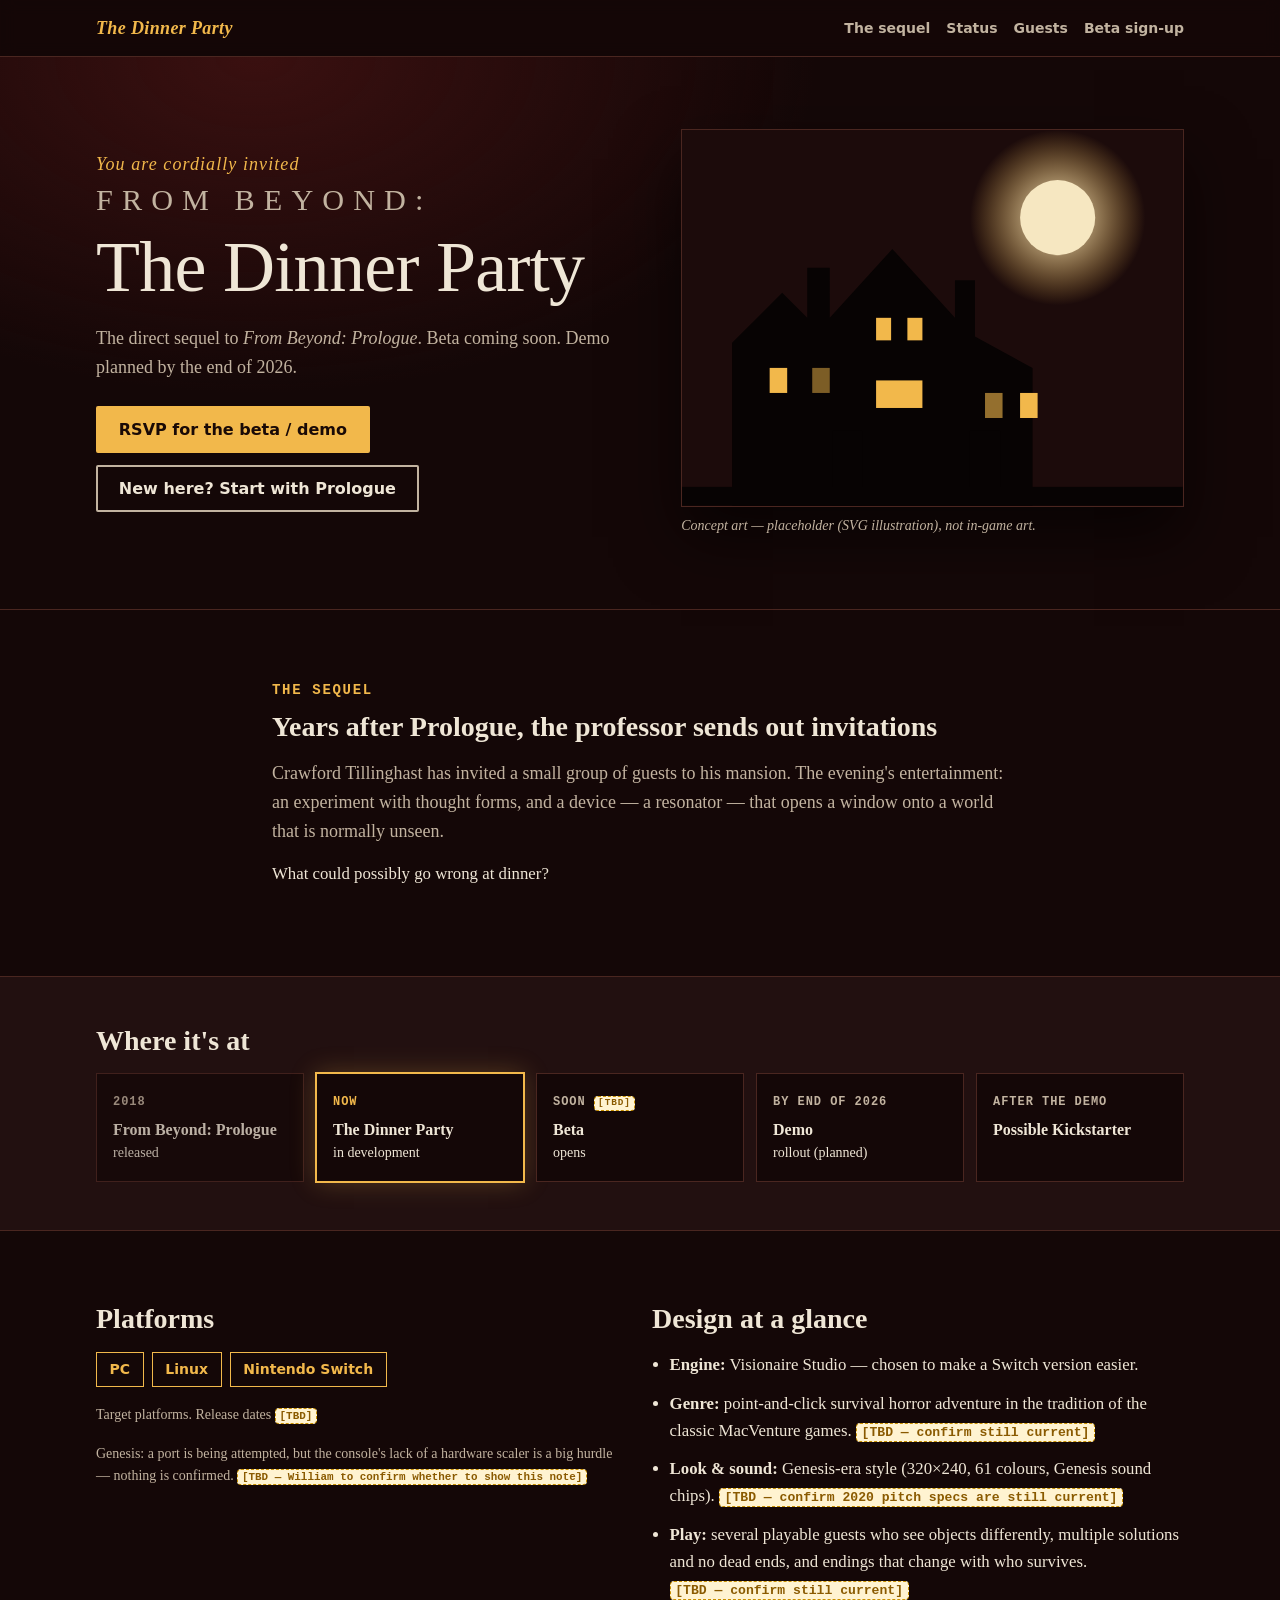
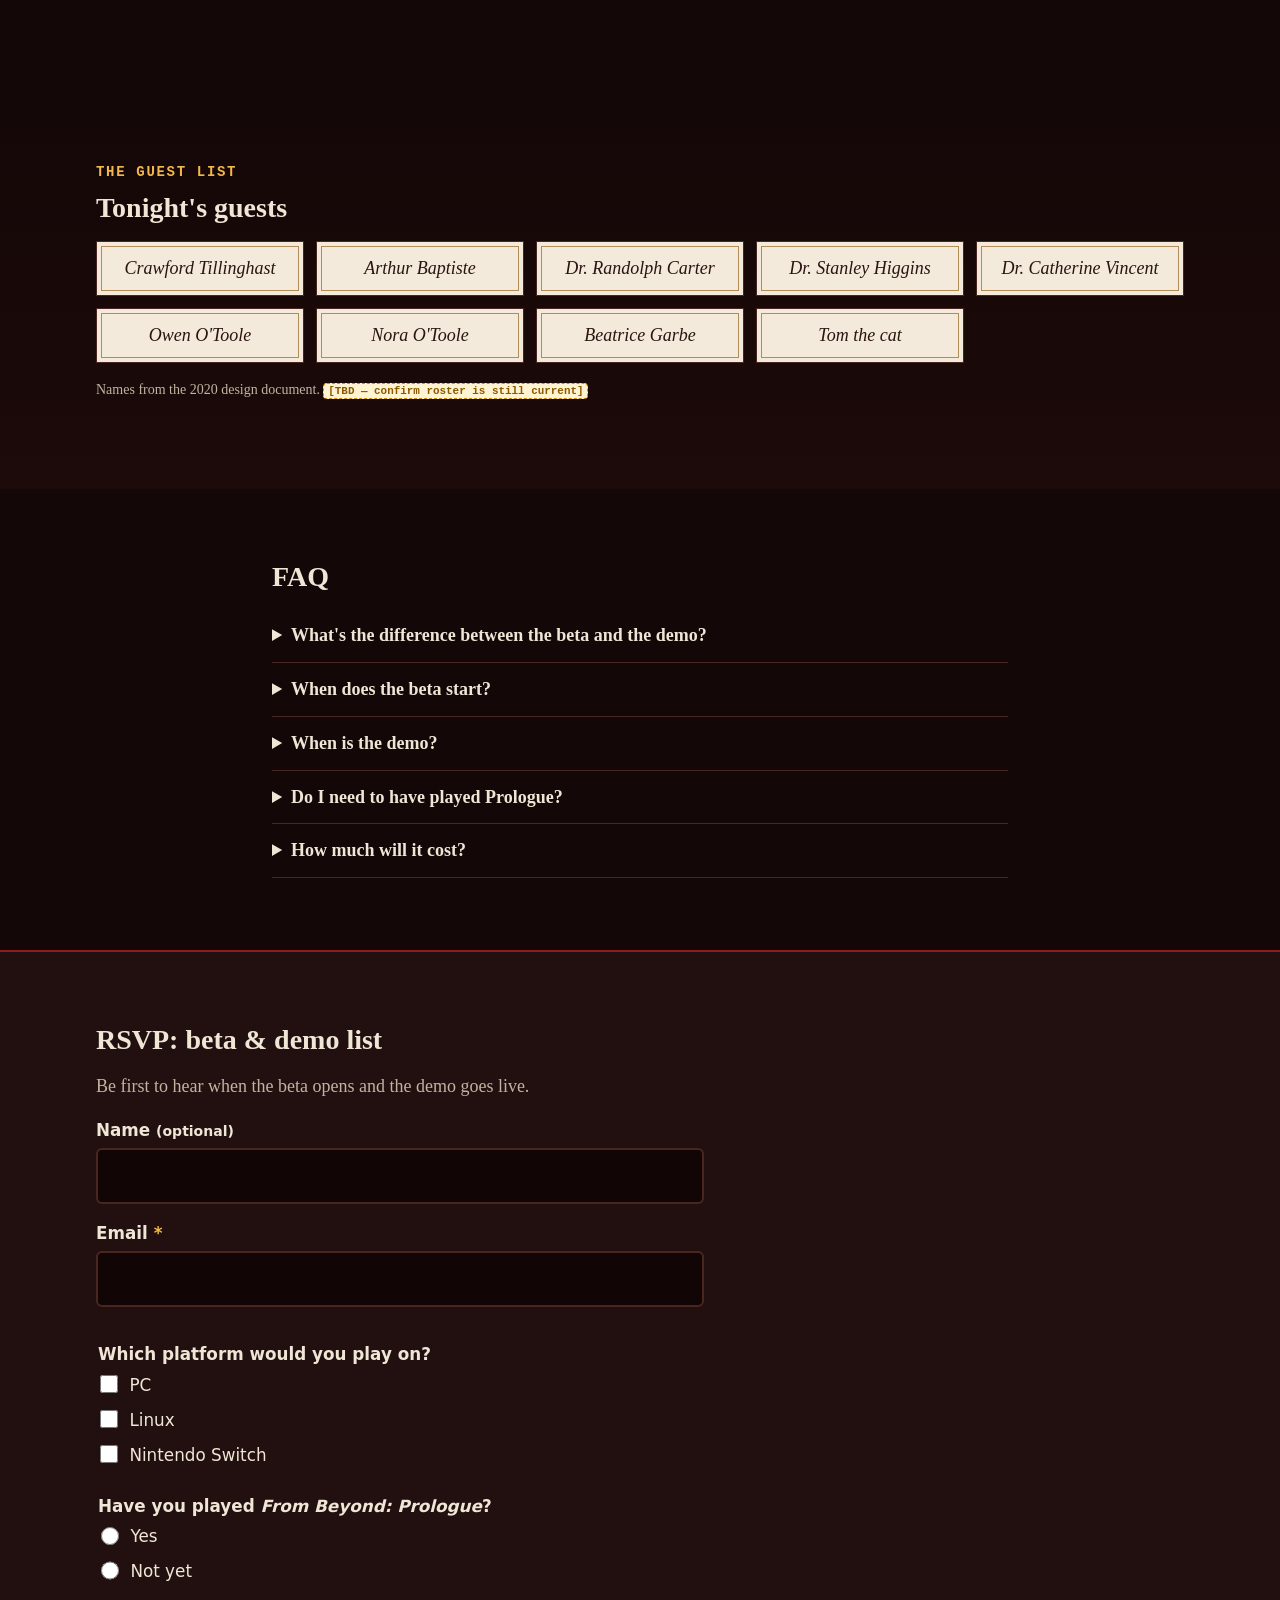
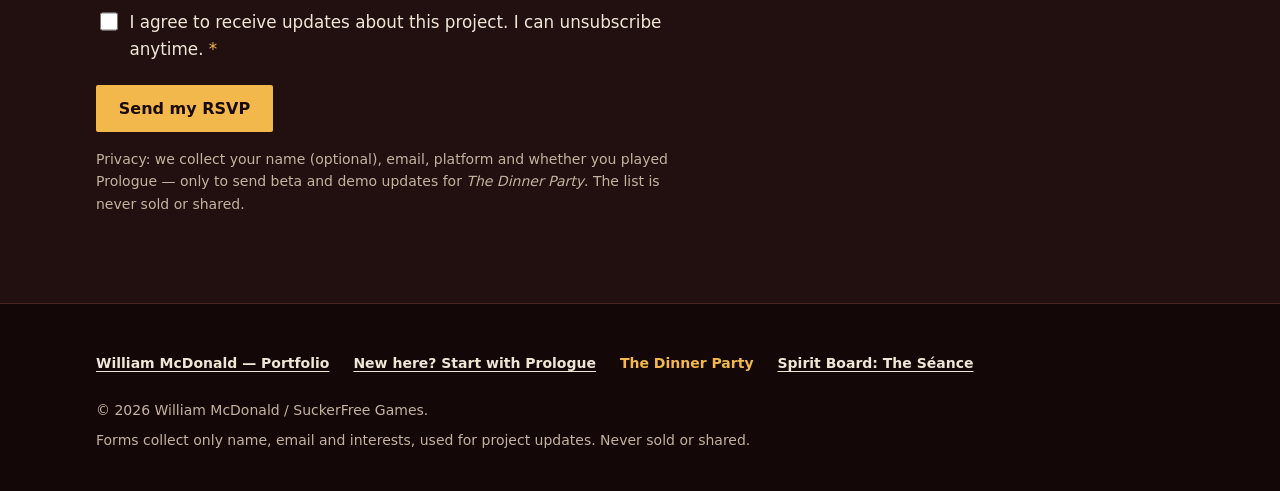
==== sites/dinner-party/index.html @ d7cc836c "Add portfolio + 3 promo sites (static, shared design system) - sites/portfolio: morphable résumé (Al" ====
<!doctype html>
<html lang="en">
<head>
<meta charset="utf-8">
<meta name="viewport" content="width=device-width, initial-scale=1">
<title>From Beyond: The Dinner Party — Beta &amp; Demo Sign-up | SuckerFree Games</title>
<meta name="description" content="From Beyond: The Dinner Party is the direct sequel to From Beyond: Prologue. Beta coming soon, demo planned by the end of 2026. Sign up for the beta and demo.">
<meta property="og:type" content="website">
<meta property="og:title" content="From Beyond: The Dinner Party — the sequel to Prologue">
<meta property="og:description" content="You are cordially invited. Beta soon, demo planned by the end of 2026 — sign up.">
<meta property="og:image" content="../shared/img/prologue-header.jpg">
<meta name="theme-color" content="#140707">
<link rel="icon" href="data:image/svg+xml,%3Csvg xmlns='http://www.w3.org/2000/svg' viewBox='0 0 32 32'%3E%3Crect width='32' height='32' fill='%23140707'/%3E%3Cpath d='M16 5c3 4 3 7 0 9-3-2-3-5 0-9z' fill='%23f2b84b'/%3E%3Crect x='14' y='14' width='4' height='13' fill='%23e8dcc6'/%3E%3C/svg%3E">
<link rel="stylesheet" href="../shared/base.css">
<link rel="stylesheet" href="site.css">
</head>
<body>
<a class="skip-link" href="#main">Skip to content</a>

<header class="site-header">
  <div class="wrap">
    <a class="brand" href="./">The Dinner Party</a>
    <nav class="site-nav" aria-label="Sections">
      <a href="#sequel" class="nav-optional">The sequel</a>
      <a href="#status">Status</a>
      <a href="#guests" class="nav-optional">Guests</a>
      <a href="#signup">Beta sign-up</a>
    </nav>
  </div>
</header>

<main id="main">
  <section class="hero">
    <div class="wrap hero-grid">
      <div class="hero-copy">
        <p class="invite">You are cordially invited</p>
        <h1><span class="h1-pre">From Beyond:</span> The Dinner Party</h1>
        <p class="lede">The direct sequel to <em>From Beyond: Prologue</em>. Beta coming soon. Demo planned by the end of 2026.</p>
        <div class="btn-row">
          <a class="btn" href="#signup">RSVP for the beta / demo</a>
          <a class="btn btn--ghost" href="../prologue-cartridges/">New here? Start with Prologue</a>
        </div>
      </div>
      <figure class="hero-art">
        <svg viewBox="0 0 400 300" role="img" aria-labelledby="mansion-t">
          <title id="mansion-t">Illustration of a dark mansion with lit windows under a full moon (placeholder concept art)</title>
          <defs>
            <radialGradient id="moon" cx="50%" cy="50%" r="50%"><stop offset="0" stop-color="#fff4d6"/><stop offset="1" stop-color="#f2b84b" stop-opacity="0"/></radialGradient>
          </defs>
          <rect width="400" height="300" fill="#1c0b0b"/>
          <circle cx="300" cy="70" r="70" fill="url(#moon)"/>
          <circle cx="300" cy="70" r="30" fill="#f6e7c1"/>
          <path d="M40 300V170l40-40 20 20V110h18v40l50-55 50 55V120h16v45l46 25v110z" fill="#070303"/>
          <path d="M120 300v-60h24v60zM230 300v-60h24v60z" fill="#070303"/>
          <g fill="#f2b84b">
            <rect x="70" y="190" width="14" height="20"/><rect x="104" y="190" width="14" height="20" opacity=".5"/>
            <rect x="155" y="150" width="12" height="18"/><rect x="180" y="150" width="12" height="18"/>
            <rect x="155" y="200" width="37" height="22"/>
            <rect x="242" y="210" width="14" height="20" opacity=".6"/><rect x="270" y="210" width="14" height="20"/>
          </g>
          <rect y="285" width="400" height="15" fill="#070303"/>
        </svg>
        <figcaption class="placeholder-note">Concept art — placeholder (SVG illustration), not in-game art.</figcaption>
      </figure>
    </div>
  </section>

  <section class="section" id="sequel">
    <div class="wrap narrow">
      <p class="eyebrow">The sequel</p>
      <h2>Years after Prologue, the professor sends out invitations</h2>
      <p class="lede">Crawford Tillinghast has invited a small group of guests to his mansion. The evening's entertainment: an experiment with thought forms, and a device — a resonator — that opens a window onto a world that is normally unseen.</p>
      <p>What could possibly go wrong at dinner?</p>
    </div>
  </section>

  <section class="section section--tight status-band" id="status">
    <div class="wrap">
      <h2>Where it's at</h2>
      <ol class="steps">
        <li class="done"><span class="step-when">2018</span><strong>From Beyond: Prologue</strong> released</li>
        <li class="now"><span class="step-when">Now</span><strong>The Dinner Party</strong> in development</li>
        <li><span class="step-when">Soon <span class="tbd">[TBD]</span></span><strong>Beta</strong> opens</li>
        <li><span class="step-when">By end of 2026</span><strong>Demo</strong> rollout (planned)</li>
        <li><span class="step-when">After the demo</span><strong>Possible Kickstarter</strong></li>
      </ol>
    </div>
  </section>

  <section class="section" id="platforms">
    <div class="wrap grid grid--2">
      <div>
        <h2>Platforms</h2>
        <ul class="plat">
          <li>PC</li><li>Linux</li><li>Nintendo Switch</li>
        </ul>
        <p class="small muted">Target platforms. Release dates <span class="tbd">[TBD]</span></p>
        <p class="small muted">Genesis: a port is being attempted, but the console's lack of a hardware scaler is a big hurdle — nothing is confirmed. <span class="tbd">[TBD — William to confirm whether to show this note]</span></p>
      </div>
      <div>
        <h2>Design at a glance</h2>
        <ul class="glance">
          <li><strong>Engine:</strong> Visionaire Studio — chosen to make a Switch version easier.</li>
          <li><strong>Genre:</strong> point-and-click survival horror adventure in the tradition of the classic MacVenture games. <span class="tbd">[TBD — confirm still current]</span></li>
          <li><strong>Look &amp; sound:</strong> Genesis-era style (320×240, 61 colours, Genesis sound chips). <span class="tbd">[TBD — confirm 2020 pitch specs are still current]</span></li>
          <li><strong>Play:</strong> several playable guests who see objects differently, multiple solutions and no dead ends, and endings that change with who survives. <span class="tbd">[TBD — confirm still current]</span></li>
        </ul>
      </div>
    </div>
  </section>

  <section class="section guests-band" id="guests">
    <div class="wrap">
      <p class="eyebrow">The guest list</p>
      <h2>Tonight's guests</h2>
      <ul class="guests">
        <li>Crawford Tillinghast</li>
        <li>Arthur Baptiste</li>
        <li>Dr. Randolph Carter</li>
        <li>Dr. Stanley Higgins</li>
        <li>Dr. Catherine Vincent</li>
        <li>Owen O'Toole</li>
        <li>Nora O'Toole</li>
        <li>Beatrice Garbe</li>
        <li>Tom the cat</li>
      </ul>
      <p class="small muted">Names from the 2020 design document. <span class="tbd">[TBD — confirm roster is still current]</span></p>
    </div>
  </section>

  <section class="section" id="faq">
    <div class="wrap faq narrow">
      <h2>FAQ</h2>
      <details><summary>What's the difference between the beta and the demo?</summary><p>The <strong>beta</strong> is an early test build for a smaller group of players, to find bugs and give feedback before things are final. The <strong>demo</strong> is a free, public slice of the game that anyone can play to try it out.</p></details>
      <details><summary>When does the beta start?</summary><p>Soon — the exact date is to be announced. Sign up below and you'll be told first.</p></details>
      <details><summary>When is the demo?</summary><p>The demo is planned for release by the end of 2026.</p></details>
      <details><summary>Do I need to have played Prologue?</summary><p>It's a direct sequel, so Prologue sets the scene — but you can sign up either way. <a href="../prologue-cartridges/">Learn about Prologue</a>.</p></details>
      <details><summary>How much will it cost?</summary><p>To be announced.</p></details>
    </div>
  </section>

  <section class="section signup-band" id="signup">
    <div class="wrap">
      <h2>RSVP: beta &amp; demo list</h2>
      <p class="lede">Be first to hear when the beta opens and the demo goes live.</p>
      <form class="signup" name="dinner-party-beta" data-list="dinner-party-beta" method="POST" data-netlify="true" netlify-honeypot="bot-field" data-success="Your RSVP is in. We'll email you when the beta and demo are ready.">
        <input type="hidden" name="form-name" value="dinner-party-beta">
        <input type="hidden" name="list" value="dinner-party-beta">
        <p class="hp"><label>Leave this empty <input name="bot-field" tabindex="-1" autocomplete="off"></label></p>
        <div class="field"><label for="dp-name">Name <span class="small">(optional)</span></label><input id="dp-name" name="name" type="text" autocomplete="name"></div>
        <div class="field"><label for="dp-email">Email <span class="req" aria-hidden="true">*</span></label><input id="dp-email" name="email" type="email" autocomplete="email" required aria-describedby="dp-email-err"><div class="err" id="dp-email-err"></div></div>
        <fieldset><legend>Which platform would you play on?</legend>
          <label class="check"><input type="checkbox" name="platform" value="PC"> PC</label>
          <label class="check"><input type="checkbox" name="platform" value="Linux"> Linux</label>
          <label class="check"><input type="checkbox" name="platform" value="Switch"> Nintendo Switch</label>
        </fieldset>
        <fieldset><legend>Have you played <em>From Beyond: Prologue</em>?</legend>
          <label class="check"><input type="radio" name="played_prologue" value="yes"> Yes</label>
          <label class="check"><input type="radio" name="played_prologue" value="no"> Not yet</label>
        </fieldset>
        <label class="check"><input type="checkbox" name="consent" value="yes" required aria-describedby="dp-consent-err"> <span>I agree to receive updates about this project. I can unsubscribe anytime. <span class="req" aria-hidden="true">*</span></span></label>
        <div class="err" id="dp-consent-err"></div>
        <button class="btn" type="submit">Send my RSVP</button>
        <div class="form-status" role="status" aria-live="polite" tabindex="-1"></div>
        <p class="privacy">Privacy: we collect your name (optional), email, platform and whether you played Prologue — only to send beta and demo updates for <em>The Dinner Party</em>. The list is never sold or shared.</p>
      </form>
    </div>
  </section>
</main>

<footer class="site-footer">
  <div class="wrap">
    <ul class="crossnav" aria-label="Related sites">
      <li><a href="../portfolio/">William McDonald — Portfolio</a></li>
      <li><a href="../prologue-cartridges/">New here? Start with Prologue</a></li>
      <li><a href="../dinner-party/" aria-current="page">The Dinner Party</a></li>
      <li><a href="../tarot-reader/">Spirit Board: The Séance</a></li>
    </ul>
    <p>© <span data-year>2026</span> William McDonald / SuckerFree Games.</p>
    <p>Forms collect only name, email and interests, used for project updates. Never sold or shared.</p>
  </div>
</footer>

<script src="../shared/config.js"></script>
<script src="../shared/site.js"></script>
</body>
</html>
---- sites/shared/base.css ----
/* ==========================================================================
   Shared design system — used by all 4 sites.
   Each site overrides the colour + font tokens in its own site.css,
   so the sites share structure but do not look like clones.
   ========================================================================== */

:root {
  /* spacing scale */
  --s-1: .25rem; --s-2: .5rem; --s-3: .75rem; --s-4: 1rem; --s-5: 1.5rem;
  --s-6: 2rem; --s-7: 3rem; --s-8: 4.5rem; --s-9: 6rem;
  /* type scale */
  --t-sm: .875rem; --t-base: 1rem; --t-md: 1.125rem; --t-lg: 1.375rem;
  --t-xl: 1.75rem; --t-2xl: clamp(2rem, 6vw, 3.25rem); --t-3xl: clamp(2.4rem, 8vw, 4.5rem);
  --radius: 10px; --radius-sm: 6px;
  --maxw: 72rem;
  /* font stacks (system fonts only: no third-party font requests) */
  --font-sans: system-ui, -apple-system, "Segoe UI", Roboto, "Helvetica Neue", Arial, sans-serif;
  --font-serif: "Iowan Old Style", "Palatino Linotype", Palatino, Georgia, "Times New Roman", serif;
  --font-mono: ui-monospace, "SFMono-Regular", Menlo, Consolas, "Liberation Mono", monospace;

  /* default palette — sites override these */
  --bg: #ffffff; --fg: #1b1d23; --muted: #555b66; --surface: #f4f5f7;
  --border: #d9dce1; --accent: #1f5fbf; --accent-fg: #ffffff; --focus: #ffb000;
  --font-body: var(--font-sans); --font-display: var(--font-sans);
}

*, *::before, *::after { box-sizing: border-box; }
html { -webkit-text-size-adjust: 100%; scroll-behavior: smooth; }
@media (prefers-reduced-motion: reduce) { html { scroll-behavior: auto; } *, *::before, *::after { animation: none !important; transition: none !important; } }
body { margin: 0; background: var(--bg); color: var(--fg); font: var(--t-base)/1.6 var(--font-body); }
img, svg, video, iframe { max-width: 100%; display: block; }
img { height: auto; }
h1, h2, h3, h4 { font-family: var(--font-display); line-height: 1.15; margin: 0 0 var(--s-4); }
h2 { font-size: var(--t-xl); }
h3 { font-size: var(--t-lg); }
p { margin: 0 0 var(--s-4); }
a { color: var(--accent); text-underline-offset: .18em; }
a:hover { text-decoration-thickness: 2px; }
:focus-visible { outline: 3px solid var(--focus); outline-offset: 2px; border-radius: 2px; }
ul { padding-left: 1.2rem; }

.skip-link { position: absolute; left: -999px; top: 0; background: var(--fg); color: var(--bg); padding: var(--s-2) var(--s-4); z-index: 100; }
.skip-link:focus { left: var(--s-2); top: var(--s-2); }
.visually-hidden { position: absolute !important; width: 1px; height: 1px; overflow: hidden; clip: rect(0 0 0 0); white-space: nowrap; }

.wrap { width: 100%; max-width: var(--maxw); margin: 0 auto; padding: 0 16px; }
@media (min-width: 700px) { .wrap { padding: 0 var(--s-6); } }
.section { padding: var(--s-8) 0; }
.section--tight { padding: var(--s-7) 0; }
.lede { font-size: var(--t-md); color: var(--muted); max-width: 46rem; }
.eyebrow { font: 600 var(--t-sm)/1.2 var(--font-mono); letter-spacing: .12em; text-transform: uppercase; color: var(--accent); margin-bottom: var(--s-3); }
.muted { color: var(--muted); }
.small { font-size: var(--t-sm); }

.grid { display: grid; gap: var(--s-5); }
@media (min-width: 640px) { .grid--2 { grid-template-columns: repeat(2, 1fr); } .grid--3 { grid-template-columns: repeat(2, 1fr); } }
@media (min-width: 960px) { .grid--3 { grid-template-columns: repeat(3, 1fr); } .grid--4 { grid-template-columns: repeat(4, 1fr); } }
@media (min-width: 640px) and (max-width: 959px) { .grid--4 { grid-template-columns: repeat(2, 1fr); } }

.card { background: var(--surface); border: 1px solid var(--border); border-radius: var(--radius); padding: var(--s-5); }
.card h3 { margin-bottom: var(--s-2); }
.card > :last-child { margin-bottom: 0; }

.btn { display: inline-flex; align-items: center; gap: .5em; padding: .8em 1.3em; border-radius: var(--radius-sm); border: 2px solid var(--accent); background: var(--accent); color: var(--accent-fg); font: 600 var(--t-base)/1.1 var(--font-body); text-decoration: none; cursor: pointer; }
.btn:hover { filter: brightness(1.1); text-decoration: none; }
.btn--ghost { background: transparent; color: var(--accent); }
.btn-row { display: flex; flex-wrap: wrap; gap: var(--s-3); margin-top: var(--s-5); }

.badge { display: inline-block; font: 600 .75rem/1 var(--font-mono); letter-spacing: .06em; text-transform: uppercase; padding: .35em .6em; border-radius: 999px; border: 1px solid currentColor; }

/* Placeholder marker — search the code for "TBD" to find every one */
.tbd { display: inline-block; font: 600 .78em/1.3 var(--font-mono); color: #8a5a00; background: #fff3d1; border: 1px dashed #c99000; border-radius: 4px; padding: 0 .35em; }

.placeholder-note { font-size: var(--t-sm); color: var(--muted); font-style: italic; margin-top: var(--s-2); }

/* ---------- shared form component ---------- */
.signup { max-width: 38rem; }
.signup .field { margin-bottom: var(--s-4); }
.signup label, .signup legend { display: block; font-weight: 600; margin-bottom: var(--s-1); }
.signup input[type="text"], .signup input[type="email"], .signup textarea {
  width: 100%; padding: .75em .9em; font: inherit; color: var(--fg); background: var(--bg);
  border: 2px solid var(--border); border-radius: var(--radius-sm);
}
.signup textarea { min-height: 7rem; resize: vertical; }
.signup input:focus-visible, .signup textarea:focus-visible { outline: 3px solid var(--focus); outline-offset: 1px; border-color: var(--accent); }
.signup fieldset { border: 0; padding: 0; margin: 0 0 var(--s-4); }
.signup .check { display: flex; gap: var(--s-2); align-items: flex-start; font-weight: 400; margin-bottom: var(--s-2); cursor: pointer; }
.signup .check input { width: 1.15rem; height: 1.15rem; margin-top: .2rem; flex: none; accent-color: var(--accent); }
.signup .req { color: var(--accent); }
.signup .hp { display: none; }
.signup .privacy { font-size: var(--t-sm); color: var(--muted); margin-top: var(--s-4); }
.signup .err { color: #d1495b; font-size: var(--t-sm); margin-top: var(--s-1); min-height: 1em; }
.form-status { margin-top: var(--s-4); padding: var(--s-3) var(--s-4); border-radius: var(--radius-sm); display: none; }
.form-status.is-ok { display: block; background: #e3f6e8; color: #14532d; border: 1px solid #63b37a; }
.form-status.is-warn { display: block; background: #fff3d1; color: #5c3d00; border: 1px solid #c99000; }
.form-status.is-err { display: block; background: #fde7ea; color: #7a1020; border: 1px solid #d1495b; }

/* ---------- shared footer + cross-links ---------- */
.site-footer { border-top: 1px solid var(--border); padding: var(--s-7) 0 var(--s-6); font-size: var(--t-sm); color: var(--muted); }
.site-footer a { color: inherit; }
.crossnav { display: flex; flex-wrap: wrap; gap: var(--s-2) var(--s-5); list-style: none; padding: 0; margin: 0 0 var(--s-5); }
.crossnav a { color: var(--fg); font-weight: 600; }
.crossnav [aria-current="page"] { color: var(--accent); text-decoration: none; }
.site-footer p { margin-bottom: var(--s-2); }

/* ---------- shared header ---------- */
.site-header { position: sticky; top: 0; z-index: 50; background: color-mix(in srgb, var(--bg) 88%, transparent); backdrop-filter: blur(8px); border-bottom: 1px solid var(--border); }
.site-header .wrap { display: flex; align-items: center; justify-content: space-between; gap: var(--s-4); min-height: 3.5rem; }
.brand { font: 700 var(--t-md)/1 var(--font-display); color: var(--fg); text-decoration: none; white-space: nowrap; }
.site-nav { display: flex; gap: var(--s-4); flex-wrap: wrap; font-size: var(--t-sm); }
.site-nav a { color: var(--muted); text-decoration: none; font-weight: 600; }
.site-nav a:hover { color: var(--fg); }
@media (max-width: 699px) { .site-nav { gap: var(--s-3); row-gap: 0; justify-content: flex-end; font-size: .8rem; } .site-nav .nav-optional { display: none; } }

/* ---------- video facade (no YouTube request until clicked) ---------- */
.video { position: relative; aspect-ratio: 16 / 9; background: #000; border-radius: var(--radius-sm); overflow: hidden; }
.video iframe { position: absolute; inset: 0; width: 100%; height: 100%; border: 0; }
.video-play { position: absolute; inset: 0; width: 100%; display: grid; place-items: center; gap: var(--s-2); background: radial-gradient(circle at 50% 45%, #333, #000); color: #fff; border: 0; font: 600 var(--t-base) var(--font-body); cursor: pointer; }
.video-play span:first-child { font-size: 2.5rem; line-height: 1; }
.video-play small { opacity: .75; font-weight: 400; }

/* ---------- 404 ---------- */
.notfound { min-height: 70vh; display: grid; place-items: center; text-align: center; }
---- sites/dinner-party/site.css ----
/* The Dinner Party — candlelit gothic: oxblood, bone, brass. Neutral dark horror (Genesis styling not yet confirmed). */
:root {
  --bg: #140707; --fg: #efe6d6; --muted: #c2b3a0; --surface: #221010; --border: #4a2620;
  --accent: #f2b84b; --accent-fg: #1a0a06; --focus: #ffe08a; --blood: #8f1d1d;
  --font-display: var(--font-serif); --font-body: var(--font-serif);
}
body { font-size: 1.05rem; }
.site-header { background: rgba(20, 7, 7, .9); }
.brand { font-family: var(--font-serif); font-style: italic; letter-spacing: .02em; color: var(--accent); }
.site-nav { font-family: var(--font-sans); }

.hero { padding: var(--s-8) 0; background: radial-gradient(50rem 30rem at 20% 0%, #3a1010, transparent 70%), var(--bg); border-bottom: 1px solid var(--border); }
.hero-grid { display: grid; gap: var(--s-6); align-items: center; }
@media (min-width: 900px) { .hero-grid { grid-template-columns: 1.1fr 1fr; } }
.invite { font: italic var(--t-md) var(--font-serif); color: var(--accent); letter-spacing: .06em; margin-bottom: var(--s-2); }
.hero h1 { font-size: var(--t-3xl); font-weight: 400; letter-spacing: -.01em; }
.h1-pre { display: block; font-size: .42em; letter-spacing: .3em; text-transform: uppercase; color: var(--muted); margin-bottom: var(--s-2); }
.hero-art { margin: 0; }
.hero-art svg { width: 100%; border: 1px solid var(--border); box-shadow: 0 30px 60px rgba(0,0,0,.6); }
.btn { font-family: var(--font-sans); border-radius: 2px; }
.btn--ghost { color: var(--fg); border-color: var(--muted); }
.eyebrow { color: var(--accent); }

.narrow { max-width: 50rem; }

.status-band { background: var(--surface); border-top: 1px solid var(--border); border-bottom: 1px solid var(--border); }
.steps { list-style: none; margin: 0; padding: 0; display: grid; gap: var(--s-3); counter-reset: step; }
@media (min-width: 900px) { .steps { grid-template-columns: repeat(5, 1fr); } }
.steps li { position: relative; padding: var(--s-4); border: 1px solid var(--border); background: var(--bg); font-size: var(--t-sm); }
.steps strong { display: block; font-size: var(--t-base); margin-top: var(--s-1); }
.step-when { font: 600 .75rem/1.3 var(--font-mono); text-transform: uppercase; letter-spacing: .08em; color: var(--muted); }
.steps .done { opacity: .75; }
.steps .now { border-color: var(--accent); box-shadow: 0 0 0 1px var(--accent), 0 0 24px rgba(242, 184, 75, .25); }
.steps .now .step-when { color: var(--accent); }

.plat { list-style: none; padding: 0; display: flex; flex-wrap: wrap; gap: var(--s-2); }
.plat li { padding: .4em .9em; border: 1px solid var(--accent); color: var(--accent); font-family: var(--font-sans); font-weight: 600; font-size: var(--t-sm); }
.glance { padding-left: 1.1rem; }
.glance li { margin-bottom: var(--s-3); }

.guests-band { background: linear-gradient(180deg, var(--bg), #1d0a0a); }
.guests { list-style: none; padding: 0; margin: 0 0 var(--s-4); display: grid; gap: var(--s-3); grid-template-columns: repeat(auto-fill, minmax(13rem, 1fr)); }
.guests li { padding: var(--s-4) var(--s-4); text-align: center; border: 1px solid var(--border); background: #f3eadb; color: #2a1410; font: italic var(--t-md) var(--font-serif);
  box-shadow: inset 0 0 0 4px #f3eadb, inset 0 0 0 5px #b08d57; }

.faq details { border-bottom: 1px solid var(--border); padding: var(--s-3) 0; }
.faq summary { cursor: pointer; font-weight: 600; font-size: var(--t-md); }
.faq details p { margin: var(--s-3) 0 0; color: var(--muted); }

.signup-band { background: var(--surface); border-top: 2px solid var(--blood); }
.signup { font-family: var(--font-sans); }
.signup input[type="text"], .signup input[type="email"] { background: #120505; border-color: var(--border); }
.site-footer { font-family: var(--font-sans); }
.tbd { font-family: var(--font-mono); }
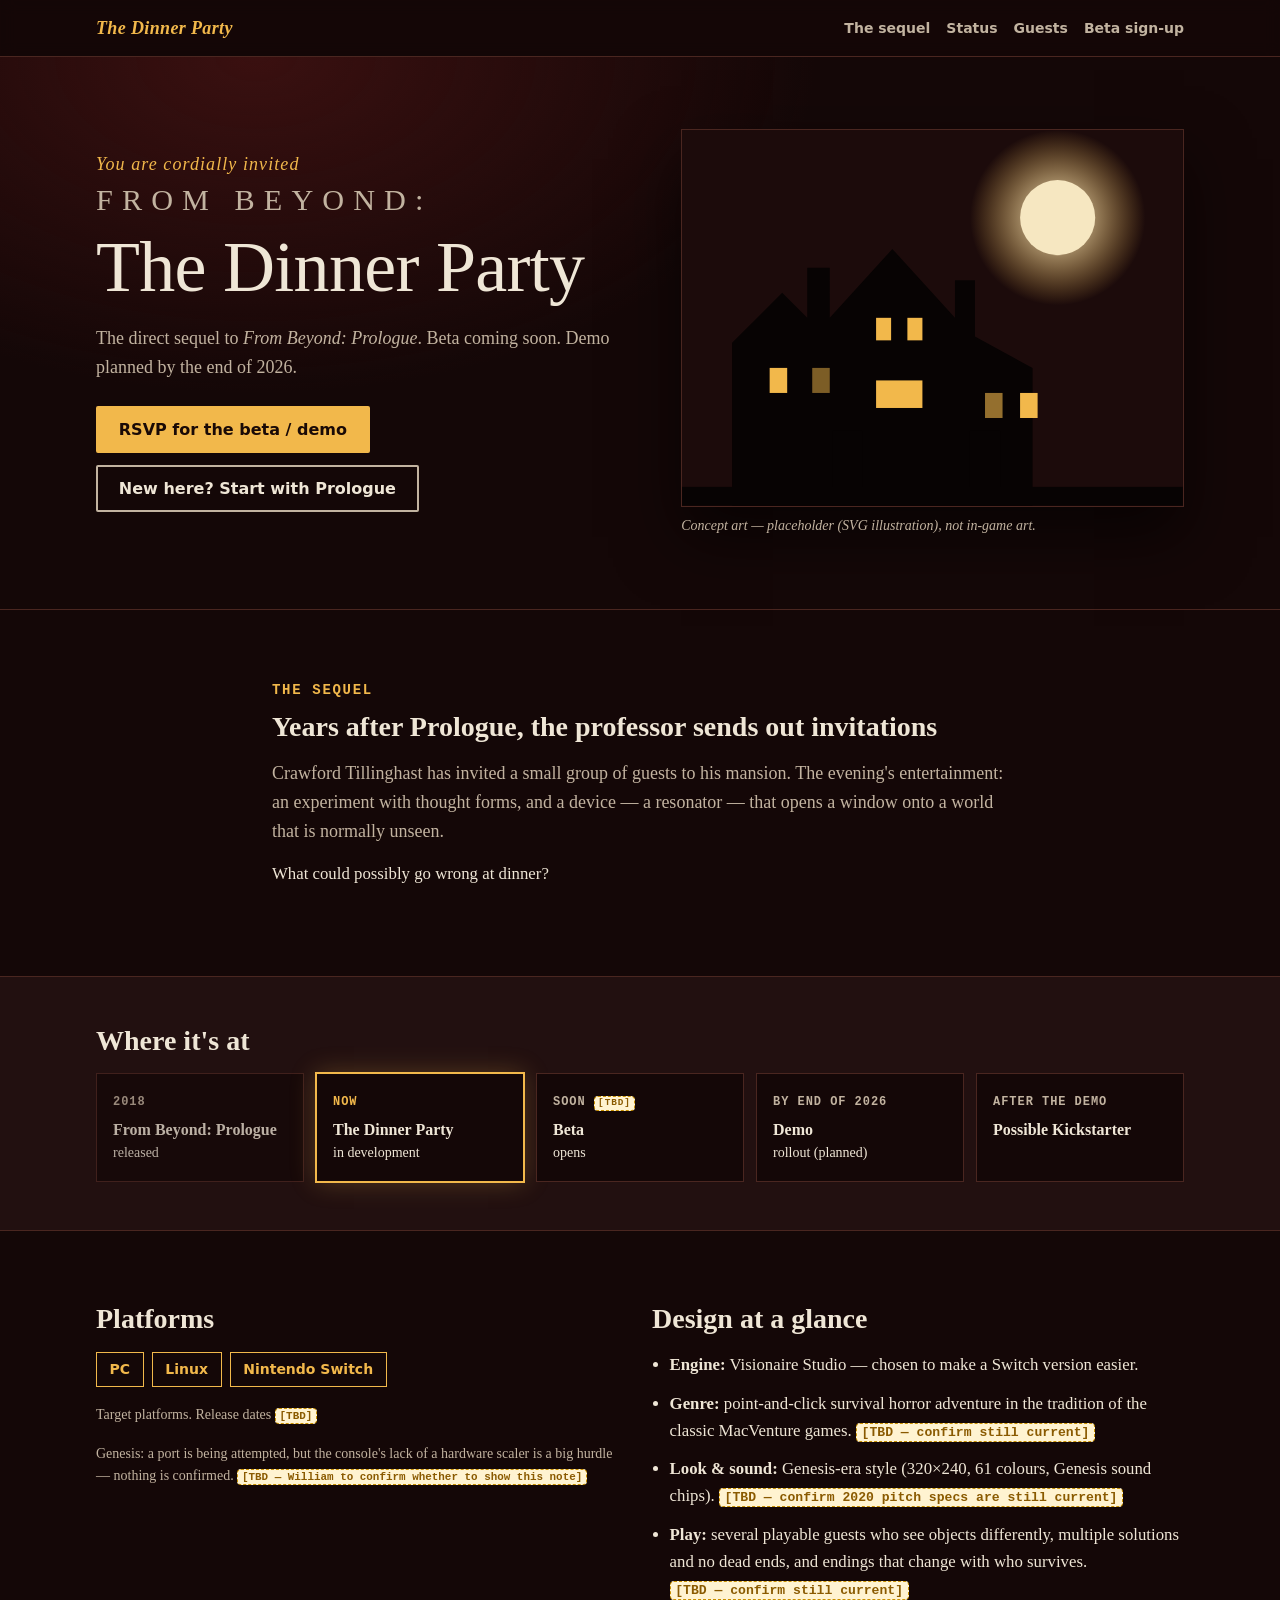
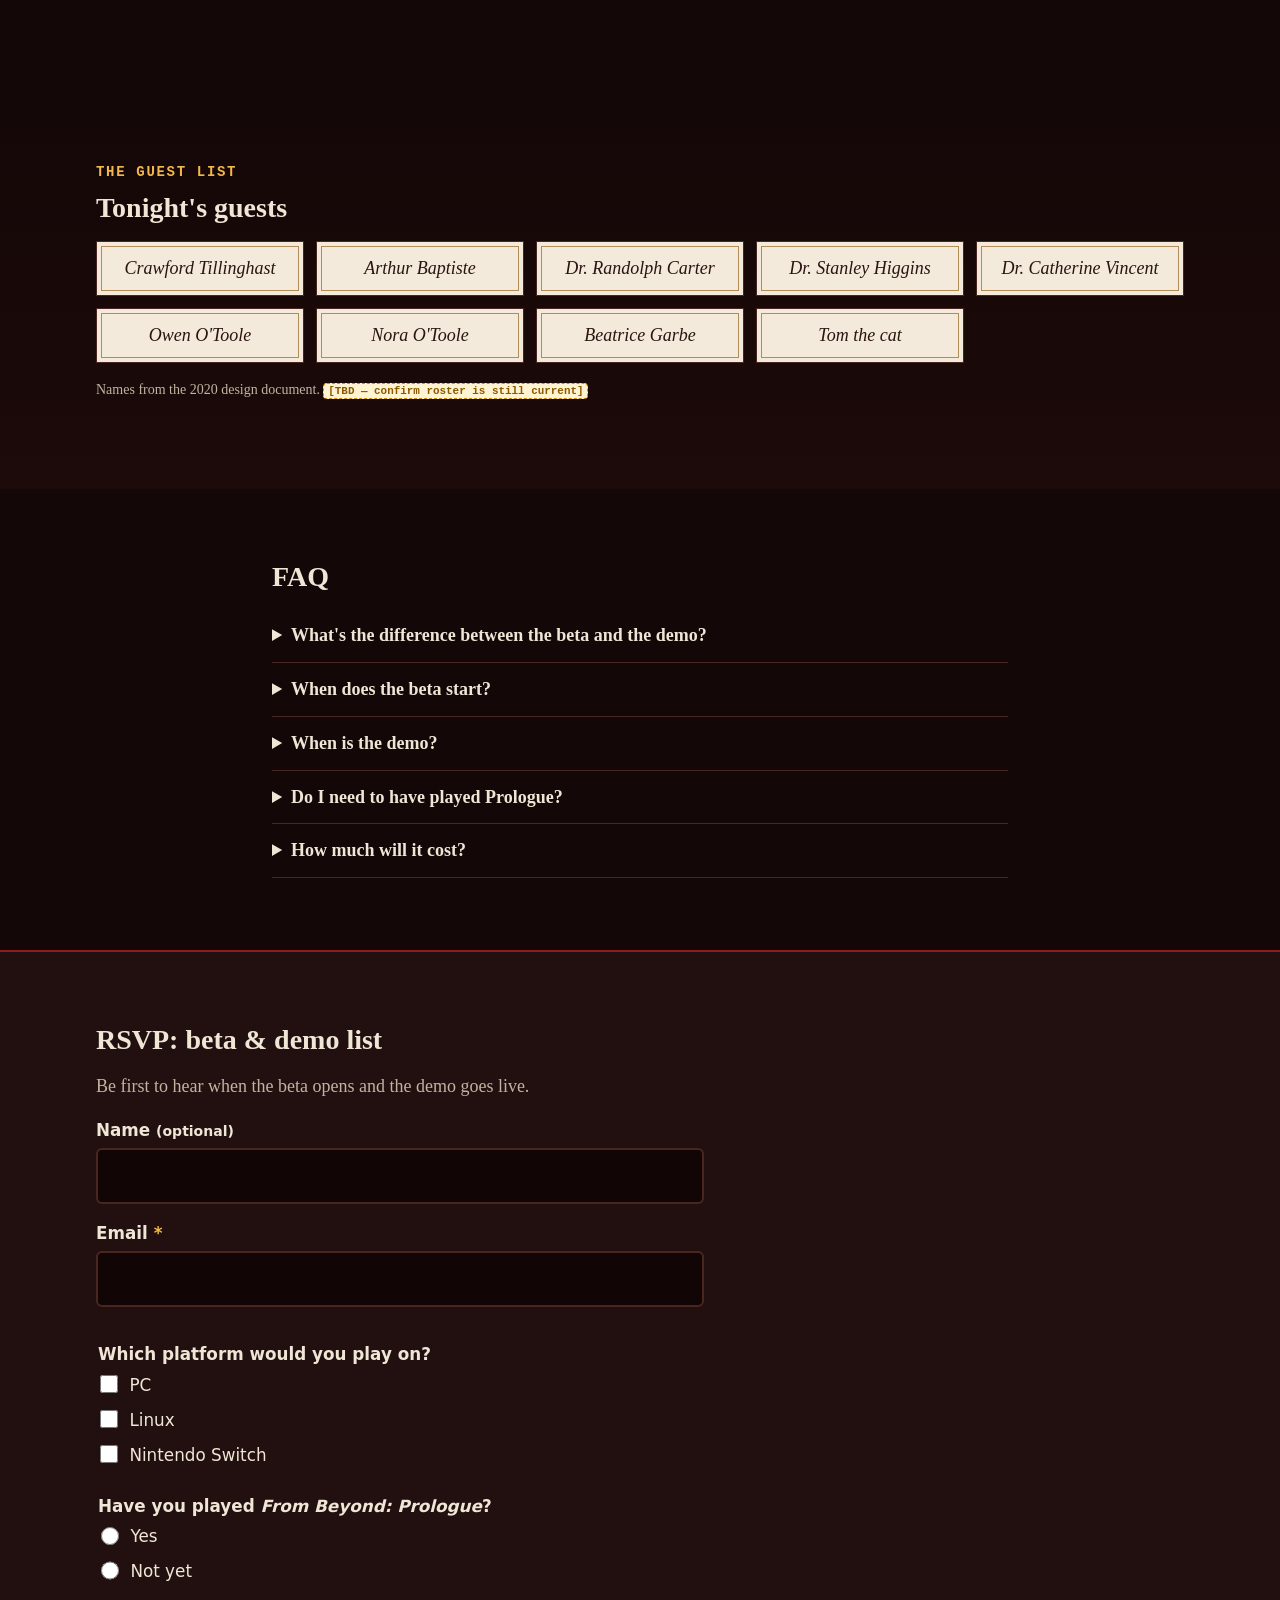
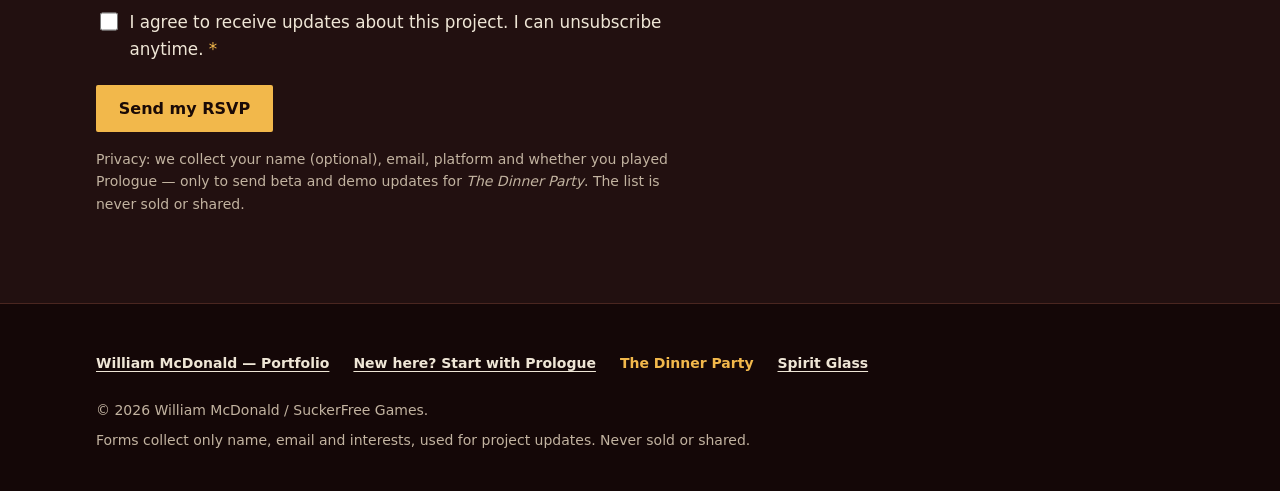
==== commit f0ecb698: "Tarot site: replace Spirit Board: The Séance with Spirit Glass — A Tarot Game - New title/tagline, h" ====
--- a/sites/dinner-party/index.html
+++ b/sites/dinner-party/index.html
@@ -174,7 +174,7 @@
       <li><a href="../portfolio/">William McDonald — Portfolio</a></li>
       <li><a href="../prologue-cartridges/">New here? Start with Prologue</a></li>
       <li><a href="../dinner-party/" aria-current="page">The Dinner Party</a></li>
-      <li><a href="../tarot-reader/">Spirit Board: The Séance</a></li>
+      <li><a href="../tarot-reader/">Spirit Glass</a></li>
     </ul>
     <p>© <span data-year>2026</span> William McDonald / SuckerFree Games.</p>
     <p>Forms collect only name, email and interests, used for project updates. Never sold or shared.</p>
